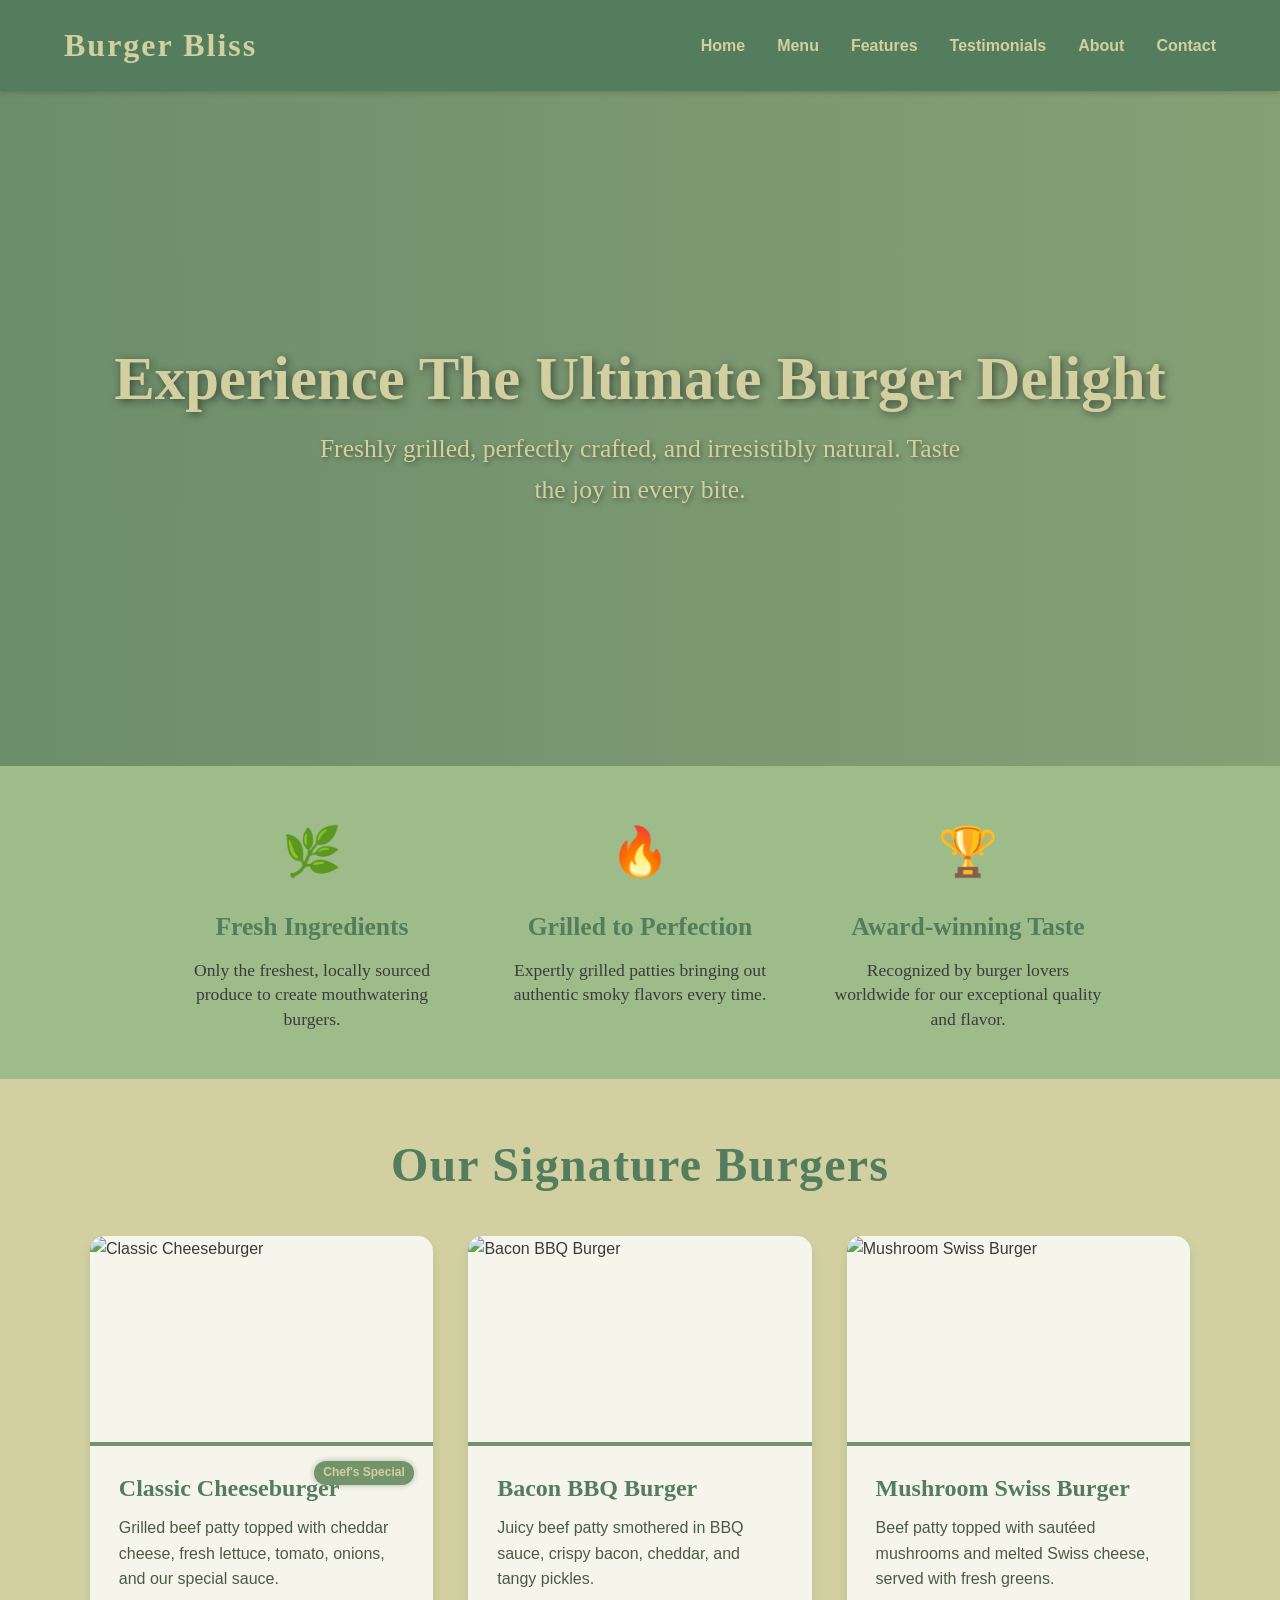
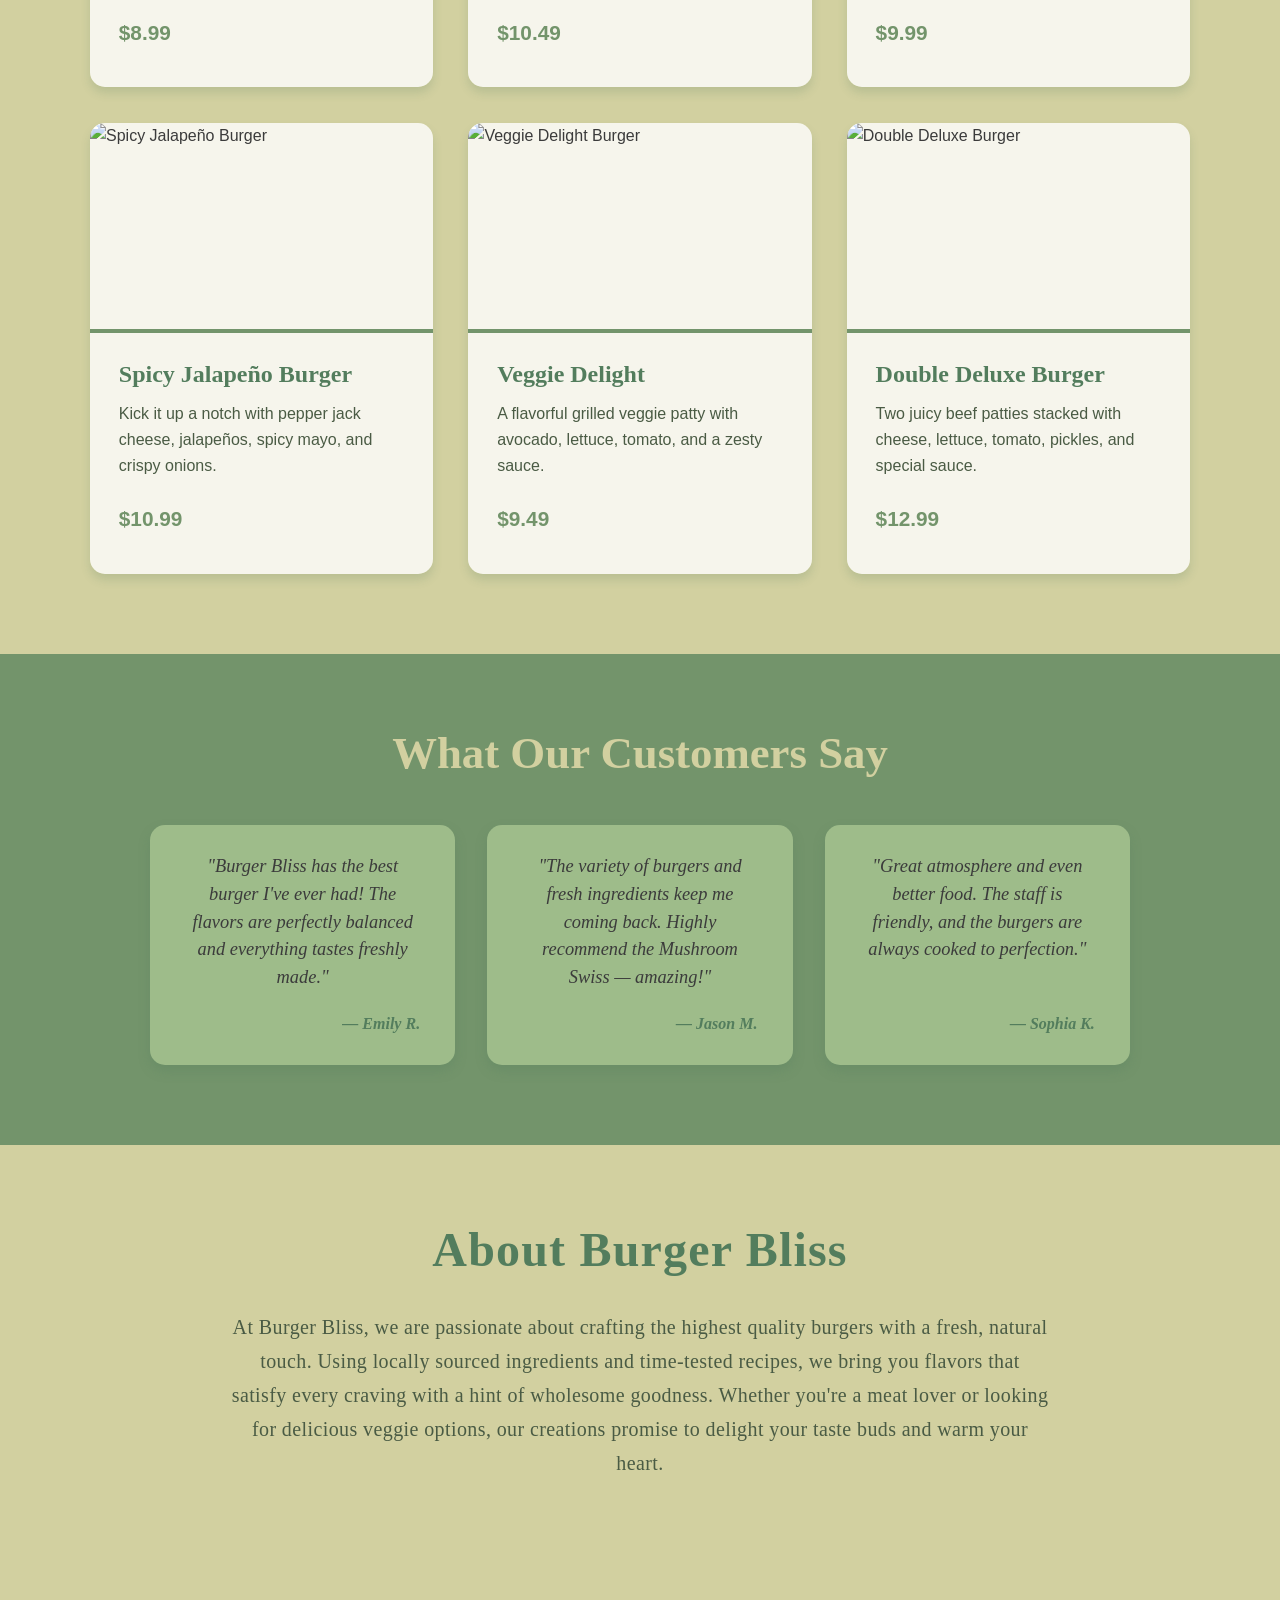
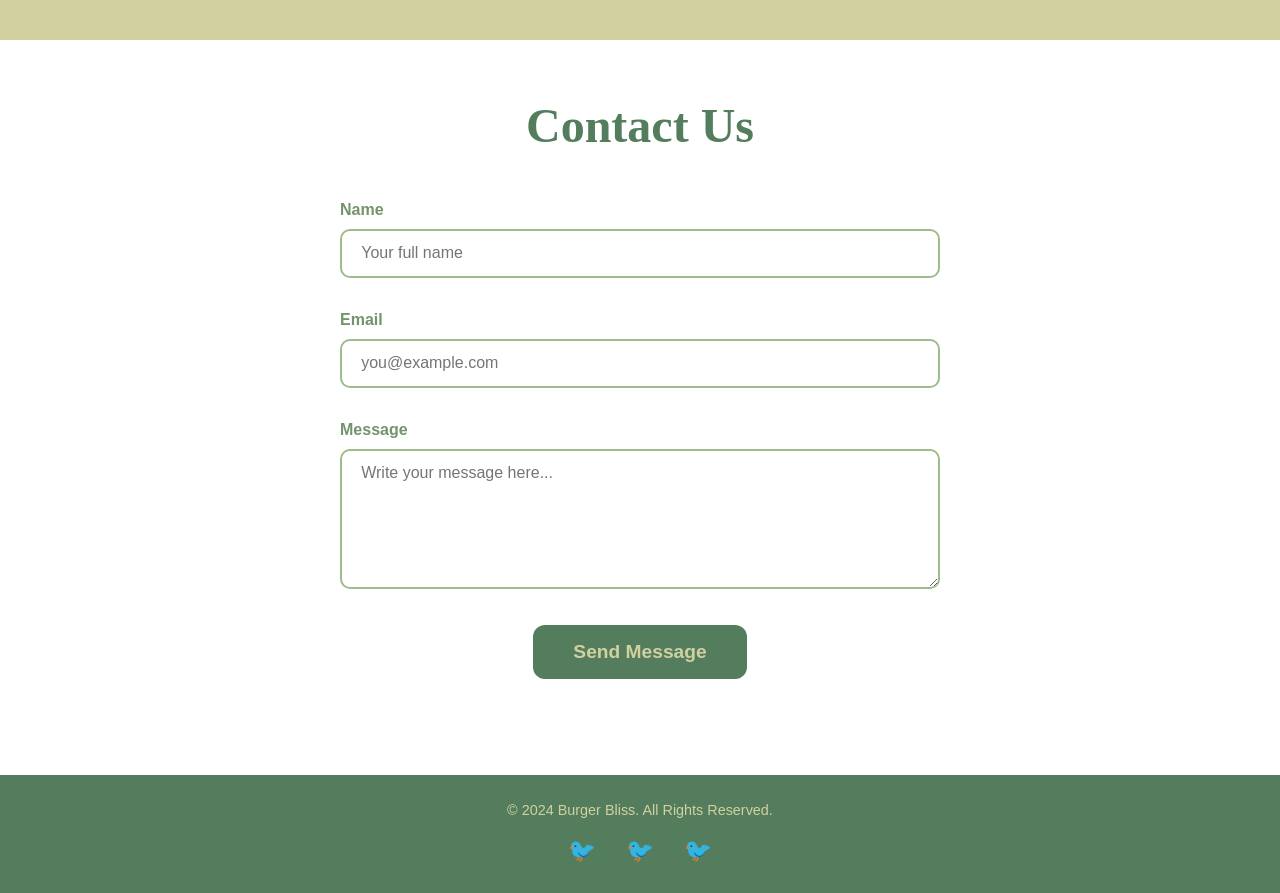
==== Simple_burger_web/index.html @ a5d64fa9 "burger" ====
<!DOCTYPE html>
<html lang="en">
<head>
  <meta charset="UTF-8" />
  <meta name="viewport" content="width=device-width, initial-scale=1" />
  <title>Burger Bliss - Fresh & Natural Burgers</title>
  <style>
    /* Reset and base */
    * {
      margin: 0;
      padding: 0;
      box-sizing: border-box;
    }
    body {
      font-family: 'Segoe UI', Tahoma, Geneva, Verdana, sans-serif;
      background: #D2D0A0; /* Light mellow yellow */
      color: #3b3b3b;
      line-height: 1.6;
      min-height: 100vh;
      scroll-behavior: smooth;
    }
    a {
      text-decoration: none;
      color: inherit;
    }
    img {
      max-width: 100%;
      display: block;
    }
    /* Utility container */
    .container {
      width: 90%;
      max-width: 1200px;
      margin: 0 auto;
    }

    /* Header */
    header {
      background: #537D5D; /* Dark Green */
      color: #D2D0A0;
      padding: 1.25rem 0;
      box-shadow: 0 2px 5px rgba(0,0,0,0.15);
      position: sticky;
      top: 0;
      z-index: 101;
      font-weight: 600;
    }
    header .container {
      display: flex;
      align-items: center;
      justify-content: space-between;
    }
    .logo {
      font-size: 2rem;
      font-family: 'Georgia', serif;
      letter-spacing: 2px;
      cursor: default;
      user-select: none;
    }
    nav ul {
      display: flex;
      list-style: none;
    }
    nav ul li {
      margin-left: 2rem;
    }
    nav ul li a {
      color: #D2D0A0;
      font-weight: 600;
      font-size: 1rem;
      transition: color 0.3s ease;
      position: relative;
    }
    nav ul li a::after {
      content: '';
      position: absolute;
      width: 0;
      height: 2px;
      background: #9EBC8A;
      left: 0;
      bottom: -6px;
      transition: width 0.3s ease;
    }
    nav ul li a:hover,
    nav ul li a:focus {
      color: #9EBC8A;
    }
    nav ul li a:hover::after,
    nav ul li a:focus::after {
      width: 100%;
    }

    /* Hero Section */
    .hero {
      background:
        linear-gradient(to right, rgba(83,125,93,0.8), rgba(115,148,107,0.8)),
        url('https://images.unsplash.com/photo-1504674900247-0877df9cc836?ixlib=rb-4.0.3&auto=format&fit=crop&w=1470&q=80') no-repeat center center/cover;
      color: #D2D0A0;
      height: 75vh;
      display: flex;
      flex-direction: column;
      justify-content: center;
      text-align: center;
      padding: 0 1rem;
      font-family: 'Georgia', serif;
      user-select: none;
    }
    .hero h1 {
      font-size: 3.8rem;
      text-shadow: 2px 2px 8px rgba(0,0,0,0.5);
      margin-bottom: 1rem;
      font-weight: 700;
      line-height: 1.1;
    }
    .hero p {
      font-size: 1.6rem;
      max-width: 650px;
      margin: 0 auto;
      text-shadow: 1.5px 1.5px 5px rgba(0,0,0,0.4);
    }
    @media (max-width: 600px) {
      .hero h1 {
        font-size: 2.8rem;
      }
      .hero p {
        font-size: 1.2rem;
      }
    }

    /* Features Section */
    .features-section {
      background: #9EBC8A; /* Mid green */
      color: #537D5D;
      padding: 3rem 1rem;
      font-family: 'Georgia', serif;
      display: flex;
      justify-content: center;
      gap: 3rem;
      flex-wrap: wrap;
      text-align: center;
    }
    .feature {
      flex: 1 1 220px;
      max-width: 280px;
    }
    .feature-icon {
      font-size: 3rem;
      margin-bottom: 1rem;
      color: #537D5D;
    }
    .feature h3 {
      font-size: 1.6rem;
      margin-bottom: 0.6rem;
      font-weight: 600;
    }
    .feature p {
      font-size: 1.1rem;
      font-weight: 400;
      line-height: 1.4;
      color: #3b3b3b;
    }

    /* Menu Section */
    .menu-section {
      background: #D2D0A0; /* Light mellow yellow */
      padding: 3rem 0 5rem;
    }
    .menu-section h2 {
      text-align: center;
      font-size: 3rem;
      margin-bottom: 2rem;
      color: #537D5D;
      font-family: 'Georgia', serif;
      letter-spacing: 1.2px;
      user-select: none;
    }
    .menu-grid {
      display: grid;
      grid-template-columns: repeat(auto-fit,minmax(280px,1fr));
      gap: 2.2rem;
      max-width: 1100px;
      margin: 0 auto;
    }
    .menu-item {
      background: #ffffffcc;
      border-radius: 15px;
      box-shadow: 0 6px 10px rgba(83,125,93,0.2);
      overflow: hidden;
      position: relative;
      transition: transform 0.28s ease, box-shadow 0.28s ease;
      cursor: default;
      display: flex;
      flex-direction: column;
      user-select: none;
    }
    .menu-item:hover {
      transform: translateY(-8px);
      box-shadow: 0 12px 25px rgba(83,125,93,0.35);
    }
    .menu-item img {
      height: 210px;
      object-fit: cover;
      border-bottom: 4px solid #73946B;
      transition: transform 0.3s ease;
    }
    .menu-item:hover img {
      transform: scale(1.05);
    }
    .menu-content {
      padding: 1.4rem 1.8rem 2.4rem;
      flex-grow: 1;
      display: flex;
      flex-direction: column;
      justify-content: space-between;
    }
    .menu-content h3 {
      color: #537D5D;
      font-family: 'Georgia', serif;
      margin-bottom: 0.5rem;
      font-weight: 700;
      font-size: 1.5rem;
      position: relative;
      user-select: text;
    }
    .badge-special {
      background: #73946B;
      color: #D2D0A0;
      font-weight: 700;
      font-size: 0.75rem;
      padding: 0.15rem 0.6rem;
      border-radius: 20px;
      position: absolute;
      top: -8px;
      right: -10px;
      user-select: none;
      font-family: 'Segoe UI', Tahoma, Geneva, Verdana, sans-serif;
      box-shadow: 0 0 6px rgba(115,148,107,0.6);
    }
    .menu-content p {
      font-size: 1rem;
      margin-bottom: 1.5rem;
      color: #4a5b44;
      flex-grow: 1;
      user-select: text;
    }
    .price {
      font-weight: 700;
      font-size: 1.3rem;
      color: #73946B;
      user-select: text;
    }

    /* Testimonials Section */
    .testimonials-section {
      background: #73946B; /* Soft green */
      color: #D2D0A0;
      padding: 4rem 1rem 5rem;
      font-family: 'Georgia', serif;
      text-align: center;
    }
    .testimonials-section h2 {
      font-size: 2.8rem;
      margin-bottom: 2.2rem;
      user-select: none;
    }
    .testimonials-grid {
      max-width: 980px;
      margin: 0 auto;
      display: grid;
      grid-template-columns: repeat(auto-fit,minmax(280px,1fr));
      gap: 2rem;
    }
    .testimonial {
      background: #9EBC8A;
      border-radius: 15px;
      padding: 1.8rem 2.2rem;
      box-shadow: 0 6px 12px rgba(83,125,93,0.26);
      user-select: text;
      display: flex;
      flex-direction: column;
      justify-content: space-between;
    }
    .testimonial p {
      font-style: italic;
      font-size: 1.15rem;
      margin-bottom: 1.2rem;
      line-height: 1.5;
      color: #3b3b3b;
    }
    .testimonial .author {
      font-weight: 700;
      font-size: 1rem;
      color: #537D5D;
      text-align: right;
      user-select: none;
    }

    /* About Section */
    .about-section {
      background: #D2D0A0;
      padding: 4rem 1rem 5rem;
      text-align: center;
      font-family: 'Georgia', serif;
      color: #537D5D;
      user-select: text;
      max-width: 850px;
      margin: 0 auto 5rem;
      line-height: 1.7;
      font-size: 1.25rem;
      letter-spacing: 0.02em;
    }
    .about-section h2 {
      font-size: 3rem;
      margin-bottom: 1.2rem;
      letter-spacing: 1.2px;
      user-select: none;
    }
    .about-section p {
      color: #4a5b44;
      font-weight: 400;
    }

    /* Contact Section */
    .contact-section {
      background: #fff;
      padding: 3rem 1rem 6rem;
      color: #537D5D;
    }
    .contact-section h2 {
      font-family: 'Georgia', serif;
      font-size: 3rem;
      color: #537D5D;
      margin-bottom: 2rem;
      text-align: center;
      user-select: none;
    }
    form {
      max-width: 600px;
      margin: 0 auto;
      text-align: left;
      font-family: 'Segoe UI', Tahoma, Geneva, Verdana, sans-serif;
    }
    label {
      display: block;
      margin-bottom: 0.4rem;
      font-weight: 700;
      color: #73946B;
      user-select: none;
    }
    input[type="text"],
    input[type="email"],
    textarea {
      width: 100%;
      padding: 0.85rem 1.2rem;
      border: 2px solid #9EBC8A;
      border-radius: 10px;
      font-size: 1rem;
      margin-bottom: 1.8rem;
      font-family: 'Segoe UI', Tahoma, Geneva, Verdana, sans-serif;
      transition: border-color 0.3s ease;
      color: #537D5D;
      resize: vertical;
      user-select: text;
    }
    input[type="text"]:focus,
    input[type="email"]:focus,
    textarea:focus {
      outline: none;
      border-color: #537D5D;
      box-shadow: 0 0 8px #537D5D80;
    }
    textarea {
      min-height: 140px;
    }
    button {
      background: #537D5D;
      color: #D2D0A0;
      border: none;
      padding: 1rem 2.5rem;
      font-size: 1.2rem;
      font-weight: 700;
      border-radius: 12px;
      cursor: pointer;
      display: block;
      margin: 0 auto;
      transition: background-color 0.3s ease, transform 0.2s ease;
      user-select: none;
    }
    button:hover,
    button:focus {
      background: #73946B;
      transform: scale(1.05);
      outline: none;
    }

    /* Footer */
    footer {
      background: #537D5D;
      color: #D2D0A0;
      padding: 1.5rem 0;
      text-align: center;
      font-size: 0.9rem;
      font-family: 'Segoe UI', Tahoma, Geneva, Verdana, sans-serif;
      user-select: none;
    }
    .social-links {
      margin-top: 0.7rem;
    }
    .social-links a {
      color: #9EBC8A;
      margin: 0 0.8rem;
      font-size: 1.4rem;
      transition: color 0.3s ease;
      user-select: none;
    }
    .social-links a:hover,
    .social-links a:focus {
      color: #D2D0A0;
      outline: none;
    }

    /* Responsive adjustments */
    @media (max-width: 600px) {
      nav ul {
        flex-direction: column;
        align-items: center;
      }
      nav ul li {
        margin: 1rem 0;
      }
      .features-section {
        flex-direction: column;
        text-align: center;
      }
    }
  </style>
  <script src="index.js" defer></script>
</head>
<body>

  <header>
    <div class="container">
      <div class="logo" aria-label="Burger Bliss brand">Burger Bliss</div>
      <nav aria-label="Primary Navigation">
        <ul>
          <li><a href="#hero">Home</a></li>
          <li><a href="#menu">Menu</a></li>
          <li><a href="#features">Features</a></li>
          <li><a href="#testimonials">Testimonials</a></li>
          <li><a href="#about">About</a></li>
          <li><a href="#contact">Contact</a></li>
        </ul>
      </nav>
    </div>
  </header>

  <section class="hero" id="hero" role="banner">
    <div class="container">
      <h1>Experience The Ultimate Burger Delight</h1>
      <p>Freshly grilled, perfectly crafted, and irresistibly natural. Taste the joy in every bite.</p>
    </div>
  </section>

  <section class="features-section" id="features" aria-label="Website Features">
    <div class="feature">
      <div class="feature-icon" aria-hidden="true">🌿</div>
      <h3>Fresh Ingredients</h3>
      <p>Only the freshest, locally sourced produce to create mouthwatering burgers.</p>
    </div>
    <div class="feature">
      <div class="feature-icon" aria-hidden="true">🔥</div>
      <h3>Grilled to Perfection</h3>
      <p>Expertly grilled patties bringing out authentic smoky flavors every time.</p>
    </div>
    <div class="feature">
      <div class="feature-icon" aria-hidden="true">🏆</div>
      <h3>Award-winning Taste</h3>
      <p>Recognized by burger lovers worldwide for our exceptional quality and flavor.</p>
    </div>
  </section>

  <section class="menu-section" id="menu" aria-label="Our Signature Burgers">
    <h2>Our Signature Burgers</h2>
    <div class="menu-grid">

      <article class="menu-item" tabindex="0" aria-label="Classic Cheeseburger burger">
        <img src="https://images.unsplash.com/photo-1550547660-d9450f859349?ixlib=rb-4.0.3&auto=format&fit=crop&w=400&q=60" alt="Classic Cheeseburger" />
        <div class="menu-content">
          <h3>Classic Cheeseburger <span class="badge-special" aria-label="Chef's special">Chef's Special</span></h3>
          <p>Grilled beef patty topped with cheddar cheese, fresh lettuce, tomato, onions, and our special sauce.</p>
          <div class="price" aria-label="Price 8 dollars 99 cents">$8.99</div>
        </div>
      </article>

      <article class="menu-item" tabindex="0" aria-label="Bacon BBQ Burger burger">
        <img src="https://images.unsplash.com/photo-1551218808-94e220e084d2?ixlib=rb-4.0.3&auto=format&fit=crop&w=400&q=60" alt="Bacon BBQ Burger" />
        <div class="menu-content">
          <h3>Bacon BBQ Burger</h3>
          <p>Juicy beef patty smothered in BBQ sauce, crispy bacon, cheddar, and tangy pickles.</p>
          <div class="price" aria-label="Price 10 dollars 49 cents">$10.49</div>
        </div>
      </article>

      <article class="menu-item" tabindex="0" aria-label="Mushroom Swiss Burger burger">
        <img src="https://images.unsplash.com/photo-1600891964599-f61ba0e24092?ixlib=rb-4.0.3&auto=format&fit=crop&w=400&q=60" alt="Mushroom Swiss Burger" />
        <div class="menu-content">
          <h3>Mushroom Swiss Burger</h3>
          <p>Beef patty topped with sautéed mushrooms and melted Swiss cheese, served with fresh greens.</p>
          <div class="price" aria-label="Price 9 dollars 99 cents">$9.99</div>
        </div>
      </article>

      <article class="menu-item" tabindex="0" aria-label="Spicy Jalapeño Burger burger">
        <img src="https://images.unsplash.com/photo-1568901346375-23c9450c58cd?ixlib=rb-4.0.3&auto=format&fit=crop&w=400&q=60" alt="Spicy Jalapeño Burger" />
        <div class="menu-content">
          <h3>Spicy Jalapeño Burger</h3>
          <p>Kick it up a notch with pepper jack cheese, jalapeños, spicy mayo, and crispy onions.</p>
          <div class="price" aria-label="Price 10 dollars 99 cents">$10.99</div>
        </div>
      </article>

      <article class="menu-item" tabindex="0" aria-label="Veggie Delight burger">
        <img src="https://images.unsplash.com/photo-1550418290-e8d2e6f4ecb4?ixlib=rb-4.0.3&auto=format&fit=crop&w=400&q=60" alt="Veggie Delight Burger" />
        <div class="menu-content">
          <h3>Veggie Delight</h3>
          <p>A flavorful grilled veggie patty with avocado, lettuce, tomato, and a zesty sauce.</p>
          <div class="price" aria-label="Price 9 dollars 49 cents">$9.49</div>
        </div>
      </article>

      <article class="menu-item" tabindex="0" aria-label="Double Deluxe Burger burger">
        <img src="https://images.unsplash.com/photo-1558642452-9d2a7deb7f62?ixlib=rb-4.0.3&auto=format&fit=crop&w=400&q=60" alt="Double Deluxe Burger" />
        <div class="menu-content">
          <h3>Double Deluxe Burger</h3>
          <p>Two juicy beef patties stacked with cheese, lettuce, tomato, pickles, and special sauce.</p>
          <div class="price" aria-label="Price 12 dollars 99 cents">$12.99</div>
        </div>
      </article>

    </div>
  </section>

  <section class="testimonials-section" id="testimonials" aria-label="Customer Testimonials">
    <h2>What Our Customers Say</h2>
    <div class="testimonials-grid">

      <blockquote class="testimonial" tabindex="0">
        <p>"Burger Bliss has the best burger I've ever had! The flavors are perfectly balanced and everything tastes freshly made."</p>
        <cite class="author">— Emily R.</cite>
      </blockquote>

      <blockquote class="testimonial" tabindex="0">
        <p>"The variety of burgers and fresh ingredients keep me coming back. Highly recommend the Mushroom Swiss — amazing!"</p>
        <cite class="author">— Jason M.</cite>
      </blockquote>

      <blockquote class="testimonial" tabindex="0">
        <p>"Great atmosphere and even better food. The staff is friendly, and the burgers are always cooked to perfection."</p>
        <cite class="author">— Sophia K.</cite>
      </blockquote>

    </div>
  </section>

  <section class="about-section" id="about" aria-label="About Burger Bliss">
    <h2>About Burger Bliss</h2>
    <p>
      At Burger Bliss, we are passionate about crafting the highest quality burgers with a fresh, natural touch. Using locally sourced ingredients and time-tested recipes, we bring you flavors that satisfy every craving with a hint of wholesome goodness. Whether you're a meat lover or looking for delicious veggie options, our creations promise to delight your taste buds and warm your heart.
    </p>
  </section>

  <section class="contact-section" id="contact" aria-label="Contact Us">
    <h2>Contact Us</h2>
    <form id="contactForm" novalidate>
      <label for="name">Name</label>
      <input type="text" id="name" name="name" placeholder="Your full name" required autocomplete="name" />
      
      <label for="email">Email</label>
      <input type="email" id="email" name="email" placeholder="you@example.com" required autocomplete="email" />
      
      <label for="message">Message</label>
      <textarea id="message" name="message" placeholder="Write your message here..." required></textarea>
      
      <button type="submit">Send Message</button>
    </form>
  </section>

  <footer>
    <div class="container" aria-label="Site footer">
      &copy; 2024 Burger Bliss. All Rights Reserved.
      <div class="social-links" aria-label="Social Media links" role="list">
        <a href="#" title="Facebook" aria-label="Facebook" role="listitem" tabindex="0" >&#x1F426;</a> 
        <a href="#" title="Twitter" aria-label="Twitter" role="listitem" tabindex="0" >&#x1F426;</a> 
        <a href="#" title="Instagram" aria-label="Instagram" role="listitem" tabindex="0" >&#x1F426;</a>
      </div>
    </div>
  </footer>

</body>
</html>
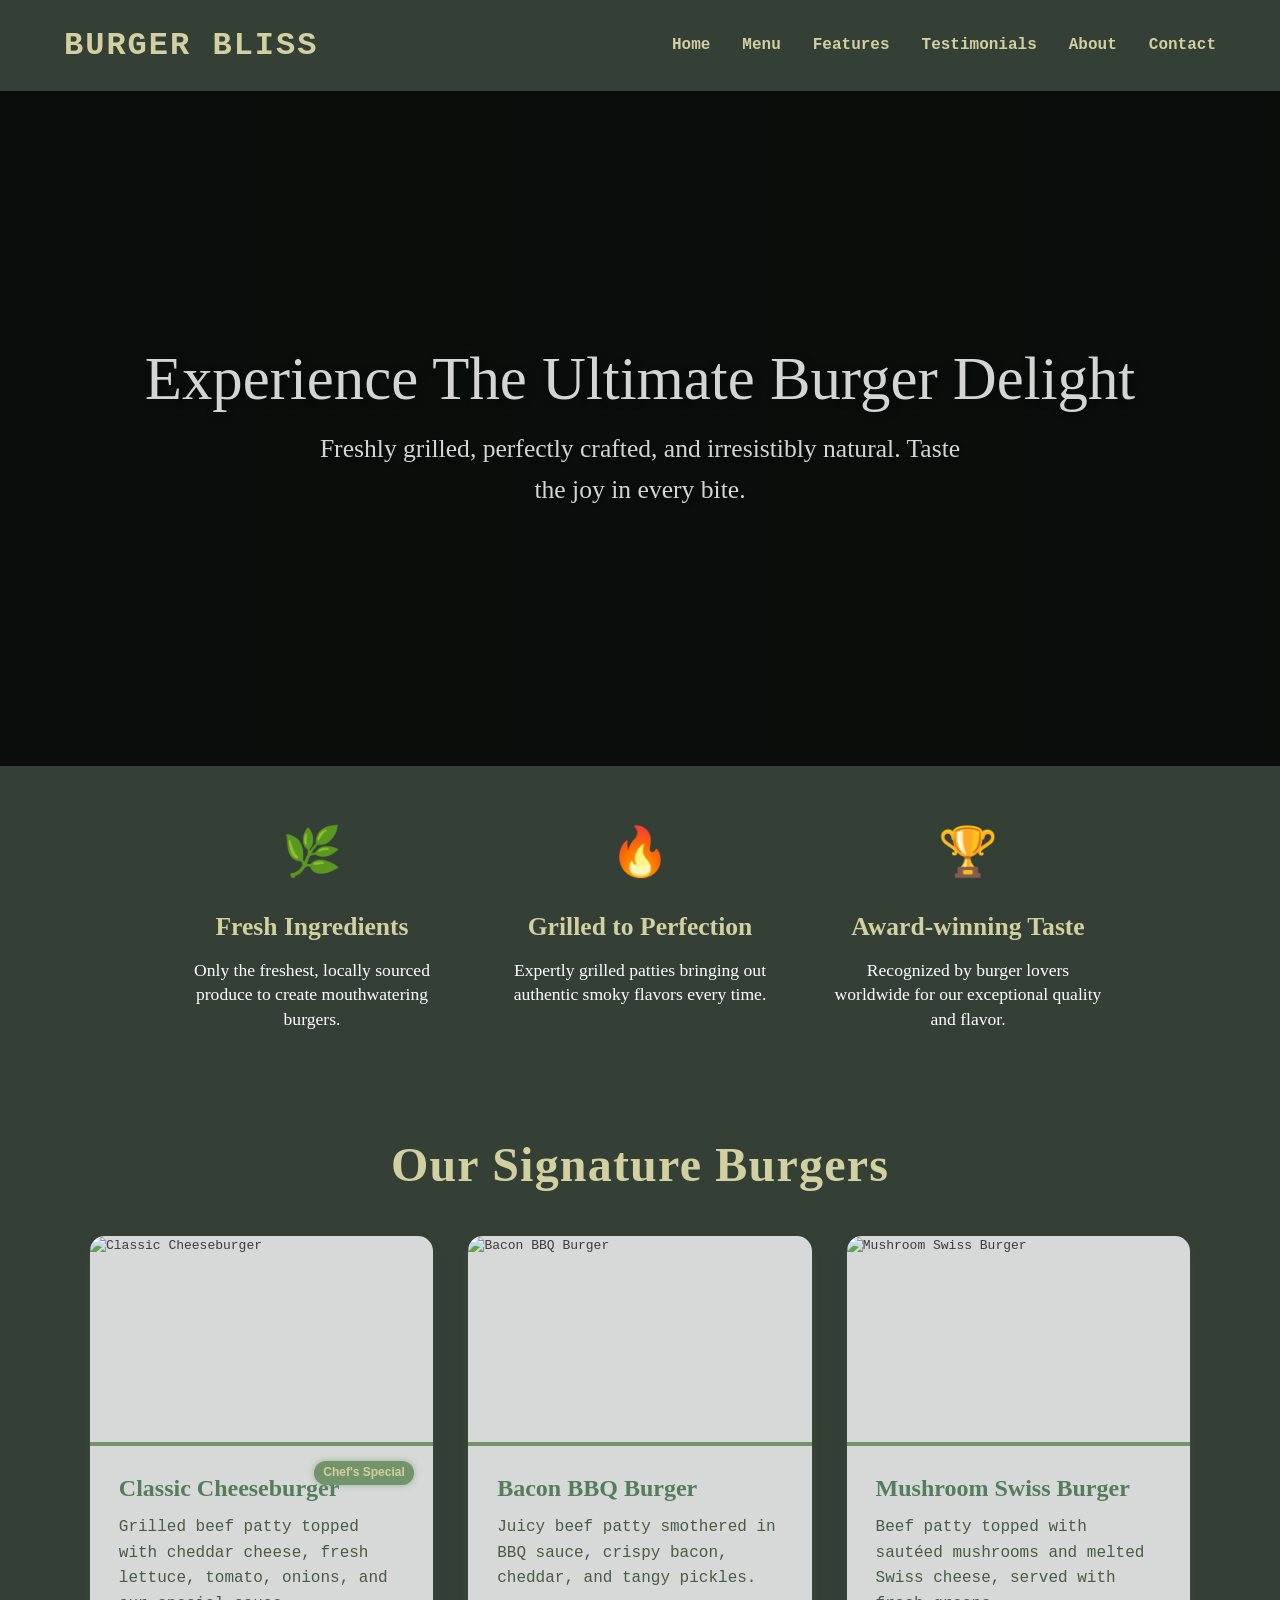
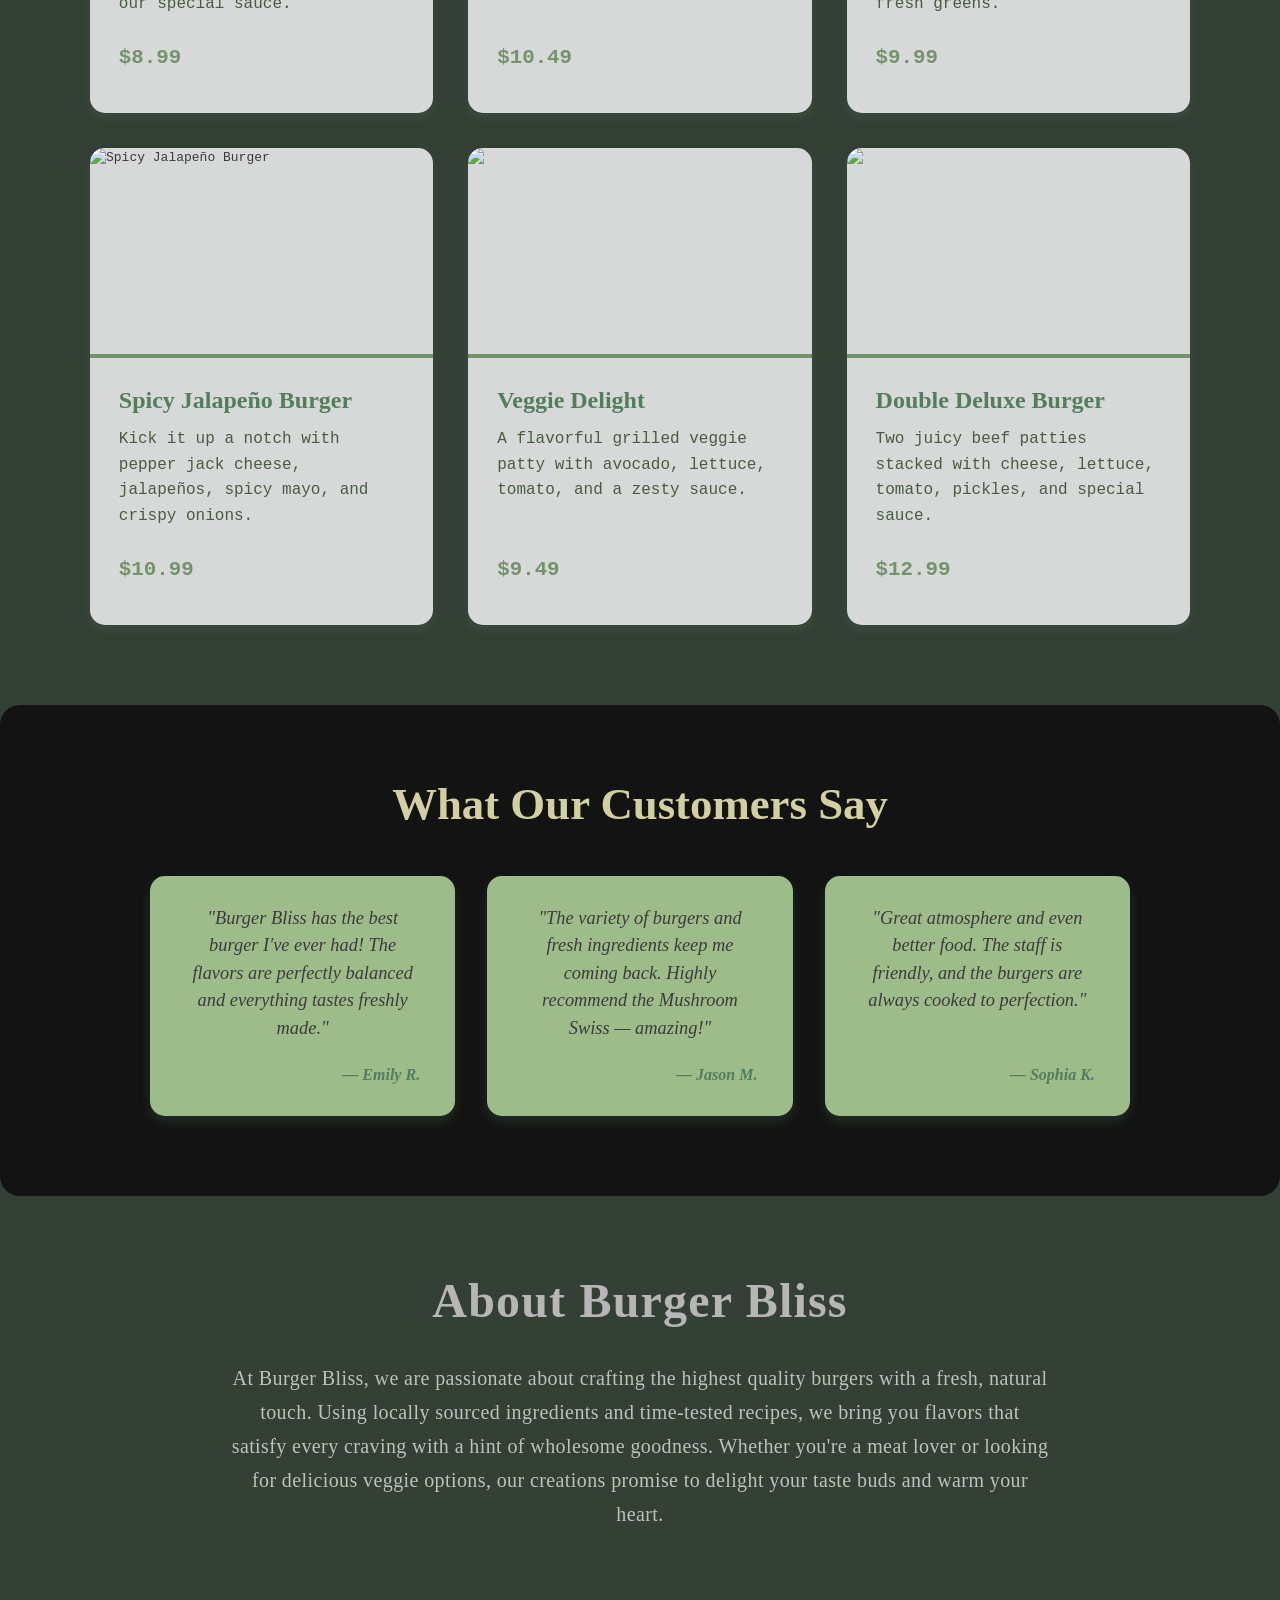
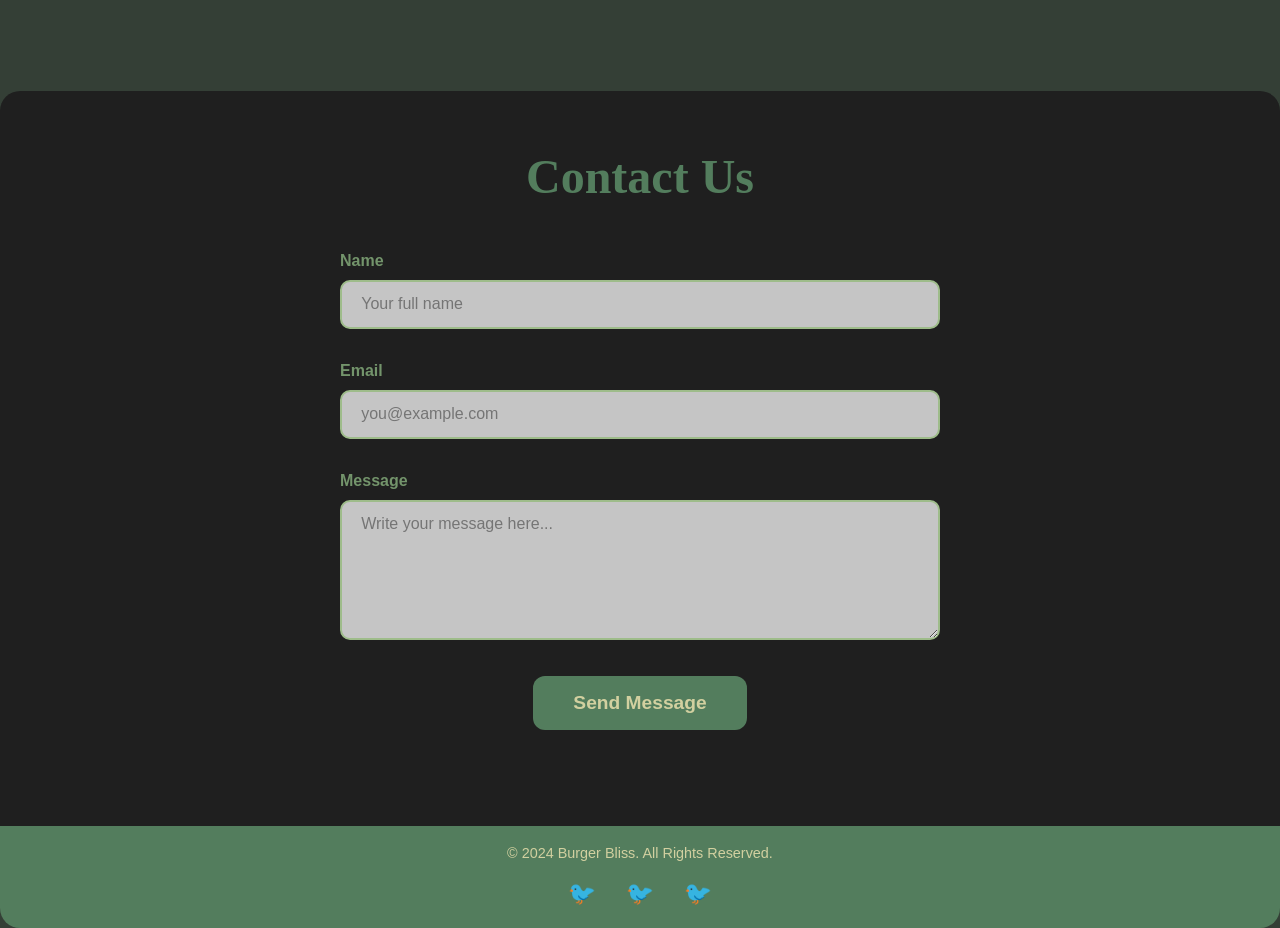
==== commit a26739c2: "bur" ====
--- a/Simple_burger_web/index.html
+++ b/Simple_burger_web/index.html
@@ -12,8 +12,8 @@
       box-sizing: border-box;
     }
     body {
-      font-family: 'Segoe UI', Tahoma, Geneva, Verdana, sans-serif;
-      background: #D2D0A0; /* Light mellow yellow */
+      font-family:monospace;
+       background: #343f36; /* Light mellow yellow */
       color: #3b3b3b;
       line-height: 1.6;
       min-height: 100vh;
@@ -36,7 +36,7 @@
 
     /* Header */
     header {
-      background: #537D5D; /* Dark Green */
+      background: #343f36; /* Dark Green */
       color: #D2D0A0;
       padding: 1.25rem 0;
       box-shadow: 0 2px 5px rgba(0,0,0,0.15);
@@ -52,10 +52,11 @@
     }
     .logo {
       font-size: 2rem;
-      font-family: 'Georgia', serif;
+      font-family:monospace;
       letter-spacing: 2px;
       cursor: default;
       user-select: none;
+      text-transform: uppercase;
     }
     nav ul {
       display: flex;
@@ -92,24 +93,23 @@
 
     /* Hero Section */
     .hero {
-      background:
-        linear-gradient(to right, rgba(83,125,93,0.8), rgba(115,148,107,0.8)),
-        url('https://images.unsplash.com/photo-1504674900247-0877df9cc836?ixlib=rb-4.0.3&auto=format&fit=crop&w=1470&q=80') no-repeat center center/cover;
-      color: #D2D0A0;
-      height: 75vh;
-      display: flex;
-      flex-direction: column;
-      justify-content: center;
-      text-align: center;
-      padding: 0 1rem;
-      font-family: 'Georgia', serif;
-      user-select: none;
-    }
+    background: linear-gradient(to right, rgb(0 0 0 / 80%), rgb(0 0 0 / 80%)), url(https://images.unsplash.com/photo-1504674900247-0877df9cc836?ixlib=rb-4.0.3&auto=format&fit=crop&w=1470&q=80) no-repeat center center / cover;
+    color: #d4d4d4;
+    height: 75vh;
+    display: flex
+;
+    flex-direction: column;
+    justify-content: center;
+    text-align: center;
+    padding: 0 1rem;
+    font-family: 'Georgia', serif;
+    user-select: none;
+}
     .hero h1 {
       font-size: 3.8rem;
       text-shadow: 2px 2px 8px rgba(0,0,0,0.5);
       margin-bottom: 1rem;
-      font-weight: 700;
+      font-weight: 500;
       line-height: 1.1;
     }
     .hero p {
@@ -129,8 +129,8 @@
 
     /* Features Section */
     .features-section {
-      background: #9EBC8A; /* Mid green */
-      color: #537D5D;
+      background: #343f36; /* Dark Green */
+      color: #D2D0A0;
       padding: 3rem 1rem;
       font-family: 'Georgia', serif;
       display: flex;
@@ -157,19 +157,19 @@
       font-size: 1.1rem;
       font-weight: 400;
       line-height: 1.4;
-      color: #3b3b3b;
+      color: #ffff;
     }
 
     /* Menu Section */
     .menu-section {
-      background: #D2D0A0; /* Light mellow yellow */
+      background: #343f36; /* Light mellow yellow */
       padding: 3rem 0 5rem;
     }
     .menu-section h2 {
       text-align: center;
       font-size: 3rem;
       margin-bottom: 2rem;
-      color: #537D5D;
+      color: #D2D0A0;
       font-family: 'Georgia', serif;
       letter-spacing: 1.2px;
       user-select: none;
@@ -252,11 +252,12 @@
 
     /* Testimonials Section */
     .testimonials-section {
-      background: #73946B; /* Soft green */
+      background: #121312; /* Soft green */
       color: #D2D0A0;
       padding: 4rem 1rem 5rem;
       font-family: 'Georgia', serif;
       text-align: center;
+      border-radius: 20px;
     }
     .testimonials-section h2 {
       font-size: 2.8rem;
@@ -297,11 +298,11 @@
 
     /* About Section */
     .about-section {
-      background: #D2D0A0;
+      background: #343f36;
       padding: 4rem 1rem 5rem;
       text-align: center;
       font-family: 'Georgia', serif;
-      color: #537D5D;
+      color: #b6b6b6;
       user-select: text;
       max-width: 850px;
       margin: 0 auto 5rem;
@@ -316,15 +317,16 @@
       user-select: none;
     }
     .about-section p {
-      color: #4a5b44;
+      color: #bdc2bb;
       font-weight: 400;
     }
 
     /* Contact Section */
     .contact-section {
-      background: #fff;
+      background: #1f1f1f;
       padding: 3rem 1rem 6rem;
       color: #537D5D;
+      border-radius: 20px 20px 0 0;
     }
     .contact-section h2 {
       font-family: 'Georgia', serif;
@@ -347,7 +349,7 @@
       color: #73946B;
       user-select: none;
     }
-    input[type="text"],
+    input[type="text"] ,
     input[type="email"],
     textarea {
       width: 100%;
@@ -364,6 +366,9 @@
     }
     input[type="text"]:focus,
     input[type="email"]:focus,
+    input{
+      background-color: #c5c5c5;
+    }
     textarea:focus {
       outline: none;
       border-color: #537D5D;
@@ -371,6 +376,7 @@
     }
     textarea {
       min-height: 140px;
+      background-color: #c5c5c5;
     }
     button {
       background: #537D5D;
@@ -397,11 +403,13 @@
     footer {
       background: #537D5D;
       color: #D2D0A0;
-      padding: 1.5rem 0;
+      padding: 1rem 0;
       text-align: center;
       font-size: 0.9rem;
       font-family: 'Segoe UI', Tahoma, Geneva, Verdana, sans-serif;
       user-select: none;
+      border-radius: 0 0 20px 20px;
+
     }
     .social-links {
       margin-top: 0.7rem;
@@ -421,9 +429,16 @@
 
     /* Responsive adjustments */
     @media (max-width: 600px) {
+      .wrapper{
+        padding: 10px;
+      }
+      .hero{
+        
+      }
       nav ul {
         flex-direction: column;
         align-items: center;
+        display: none;
       }
       nav ul li {
         margin: 1rem 0;
@@ -431,6 +446,9 @@
       .features-section {
         flex-direction: column;
         text-align: center;
+      }
+      .features-section{
+        padding: 3rem 4rem;
       }
     }
   </style>
@@ -461,7 +479,8 @@
     </div>
   </section>
 
-  <section class="features-section" id="features" aria-label="Website Features">
+  <div class="wrapper">
+    <section class="features-section" id="features" aria-label="Website Features">
     <div class="feature">
       <div class="feature-icon" aria-hidden="true">🌿</div>
       <h3>Fresh Ingredients</h3>
@@ -520,7 +539,7 @@
       </article>
 
       <article class="menu-item" tabindex="0" aria-label="Veggie Delight burger">
-        <img src="https://images.unsplash.com/photo-1550418290-e8d2e6f4ecb4?ixlib=rb-4.0.3&auto=format&fit=crop&w=400&q=60" alt="Veggie Delight Burger" />
+        <img src="https://static.vecteezy.com/system/resources/previews/023/558/535/non_2x/close-up-of-a-juicy-burger-with-fries-it-look-very-delicious-big-sandwich-hamburger-with-juicy-beef-burger-cheese-tomato-and-red-onion-photo.jpg" />
         <div class="menu-content">
           <h3>Veggie Delight</h3>
           <p>A flavorful grilled veggie patty with avocado, lettuce, tomato, and a zesty sauce.</p>
@@ -529,7 +548,7 @@
       </article>
 
       <article class="menu-item" tabindex="0" aria-label="Double Deluxe Burger burger">
-        <img src="https://images.unsplash.com/photo-1558642452-9d2a7deb7f62?ixlib=rb-4.0.3&auto=format&fit=crop&w=400&q=60" alt="Double Deluxe Burger" />
+        <img style="object-position: 0 -90px;" src="https://img.freepik.com/free-photo/view-delicious-burger-with-buns-cheese_23-2150887822.jpg?semt=ais_hybrid&w=740" />
         <div class="menu-content">
           <h3>Double Deluxe Burger</h3>
           <p>Two juicy beef patties stacked with cheese, lettuce, tomato, pickles, and special sauce.</p>
@@ -595,6 +614,7 @@
       </div>
     </div>
   </footer>
+  </div>
 
 </body>
 </html>
